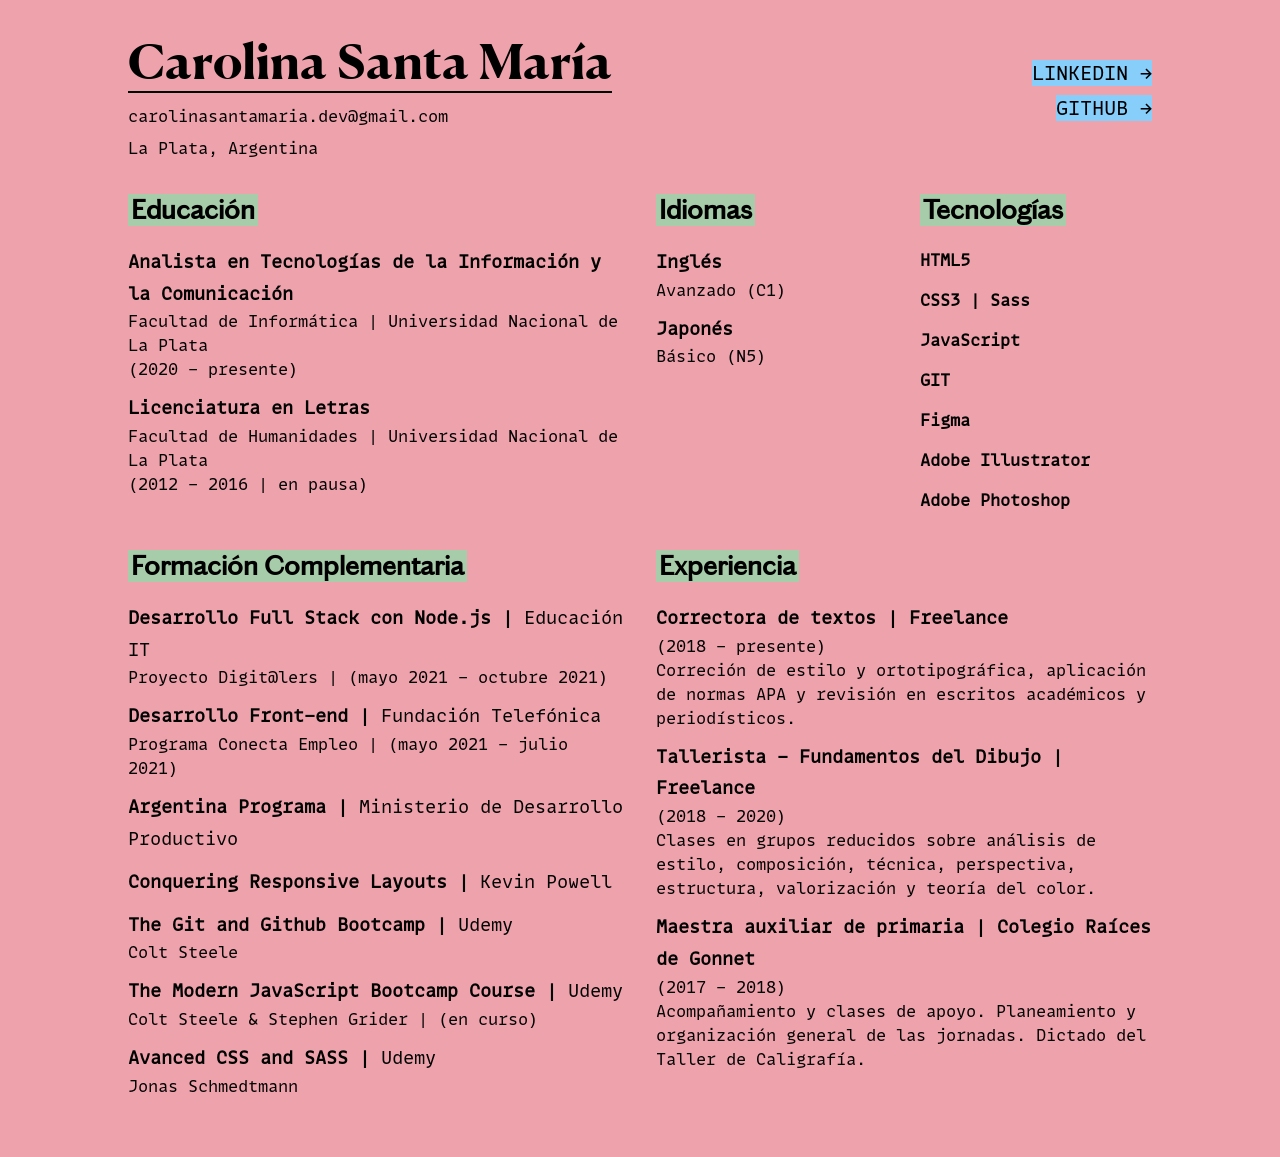
==== index.html @ 79310ce6 "Change cv.html name to index.html" ====
<!DOCTYPE html>
<html lang="es">
<head>
    <meta charset="UTF-8">
    <meta http-equiv="X-UA-Compatible" content="IE=edge">
    <meta name="viewport" content="width=device-width, initial-scale=1.0">
    <link rel="stylesheet" href="css/cv.css">
    <link rel="icon" href="favicon_me.ico">
    <title>CV | Resumé</title>
</head>

<body>
<!--     BARRA DE NAVEGACION

    <div class="borde">
        <nav class="nav contenedor">
            <a href="index.html" class="nav__item nav__link home">HOME</a>
            <ul class="nav__lista row">
                <li class="nav__item">
                    <a href="tabla.html" class="nav__link">Recursos</a>        
                </li>
                <li class="nav__item  este-sitio">
                    <a href="cv.html" class="nav__link">CV</a>
                </li>
                <li class="nav__item">
                    <a href="formulario.html" class="nav__link">Log In</a>
                </li>
            </ul>
        </nav> 
    </div>
 -->



    <!-- COMIENZA EL CV -->

    <main class="contenedor">
        <div class="cv-grid">
            <div class="nombre-contacto">
                <h1 class="nombre">
                    <span class="borde-grueso">
                        Carolina Santa María
                    </span>
                </h1> 

                <ul class="contacto">
                    <li class="mail">
                        carolinasantamaria.dev@gmail.com
                    </li>
                    <li class="ciudad">
                        La Plata, Argentina
                    </li>
                </ul> 
            </div>

            <section class="redes">  
                    <a class="redes__link" href="https://www.linkedin.com/in/carosantamaria/" target="_blank">LinkedIn &rarr;</a>
                    <br>
                    <a class="redes__link" href="https://github.com/cartografa" target="_blank">Github &rarr;</a>
            </section>

            <section class="educacion">
                <h3>
                    <span class="resaltado">Educación</span> 
                </h3>
                <ul>
                    <li>
                        <h4>
                            Analista en Tecnologías de la Información y la Comunicación
                        </h4>
                        <p>
                            Facultad de Informática | Universidad Nacional de La Plata <br>
                            (2020 - presente)
                        </p>
                    </li>
                    <li>
                        <h4>
                            Licenciatura en Letras   
                        </h4>
                        <p>
                            Facultad de Humanidades | Universidad Nacional de La Plata <br>
                            (2012 - 2016 | en pausa)
                        </p>
                    </li>
                </ul>
            </section>

            <section class="formacion-complementaria">
                <h3>
                    <span class="resaltado">Formación Complementaria</span>
                </h3>
                <ul>
                    <li>
                        <h4>
                            Desarrollo Full Stack con Node.js | <span class="light">Educación IT</span>
                        </h4>
                        <p>
                             Proyecto Digit@lers | (mayo 2021 - octubre 2021)
                        </p>
                    </li>
                    <li>
                        <h4>
                            Desarrollo Front-end | <span class="light">Fundación Telefónica</span> 
                        </h4>
                        <p>
                            Programa Conecta Empleo | (mayo 2021 - julio 2021)
                        </p>
                    </li>
                    <li>
                        <h4>
                            Argentina Programa | <span class="light">Ministerio de Desarrollo Productivo</span> 
                        </h4>
                    </li>
                    <li>
                        <h4>
                            Conquering Responsive Layouts | <span class="light">Kevin Powell</span>
                        </h4>
                    </li>
                    <li>
                        <h4>
                            The Git and Github Bootcamp | <span class="light">Udemy</span> 
                        </h4>
                        <p>
                            Colt Steele
                        </p>
                    </li>
                    <li>
                        <h4>
                            The Modern JavaScript Bootcamp Course | <span class="light">Udemy</span> 
                        </h4>
                        <p>
                            Colt Steele & Stephen Grider | (en curso)
                        </p>
                    </li>
                    <li>
                        <h4>
                            Avanced CSS and SASS | <span class="light">Udemy</span> 
                        </h4>
                        <p>
                            Jonas Schmedtmann
                        </p>
                    </li>
                </ul>
            </section>

            <section class="idiomas">
                <h3>
                    <span class="resaltado">Idiomas</span>
                </h3>
                <ul>
                    <li>
                        <h4>Inglés</h4>
                        <p>
                            Avanzado (C1)
                        </p>
                    </li>
                    <li>
                        <h4>Japonés</h4>
                        <p>
                            Básico (N5)
                        </p>
                    </li>
                </ul>
            </section>

            <section class="tecnologias">
                <h3>
                    <span class="resaltado">Tecnologías</span>
                </h3>
                <ul>
                    <li>HTML5</li>
                    <li>CSS3 | Sass</li>
                    <li>JavaScript</li>
                    <li>GIT</li>
                    <li>Figma</li>
                    <li>Adobe Illustrator</li>
                    <li>Adobe Photoshop</li>
                </ul>
            </section>

            <section class="experiencia">
                <h3><span class="resaltado">Experiencia</span></h3>
                <ul>
                    <li>
                        <h4>
                            <span class="bold">Correctora de textos</span> | Freelance
                        </h4>
                        <p>
                            (2018 - presente) <br>
                            Correción de estilo y ortotipográfica, aplicación de normas APA y revisión en escritos académicos y periodísticos.
                        </p>
                    </li>
                    <li>
                        <h4>
                            <span class="bold">Tallerista - Fundamentos del Dibujo</span> | Freelance
                        </h4>
                        <p>
                            (2018 - 2020) <br>
                            Clases en grupos reducidos sobre análisis de estilo, composición, técnica, perspectiva, estructura, valorización y teoría del color.
                        </p>
                    </li>
                    <li>
                        <h4>
                            <span class="bold">Maestra auxiliar de primaria</span> | Colegio Raíces de Gonnet
                        </h4>
                        <p>
                            (2017 - 2018) <br>
                            Acompañamiento y clases de apoyo. Planeamiento y organización general de las jornadas. Dictado del Taller de Caligrafía. 
                        </p>
                    </li>
                </ul>
            </section>
        </div>
    </main>
    
</body>
</html>
---- css/cv.css ----
/*--------------------------------------------------/
/                    FUENTES                       /
/-------------------------------------------------*/

@font-face {
    font-family: 'Canela Bold';
    src: url('../fuentes/CanelaDeck-Bold-Web.woff2') format('woff2');
    font-weight: normal;
    font-style: normal;
}

@font-face {
    font-family: 'Chiswick Sans Regular';
    src: url('../fuentes/ChiswickSansText-Regular-Web.woff2') format('woff2');
    font-weight: normal;
    font-style: normal;
}

@font-face {
    font-family: 'Kobe Black';
    src: url('../fuentes/MonaLisa.woff2') format('woff2');
    font-weight: normal;
    font-style: normal;
}

/*--------------------------------------------------/
/                  ESTILO GENERAL                   /
/-------------------------------------------------*/

*, 
*::before, 
*::after {
    box-sizing: border-box;
}

body {
    margin: 0;
    line-height: 1.8;
    font-weight: 400;
    background: #eea2ac;
}

/*--------------------------------------------------/
/               CLASES UTILITARIAS                 /
/-------------------------------------------------*/

.contenedor {
    width: 80%;
    max-width: 1450px;
    margin: 0 auto;
}

.row {
    display: flex;
    justify-content: space-between;
}

.borde {
    border: 1px solid black;
}

.borde-grueso {
    border-bottom: 2px solid black;
}

.resaltado {
    padding: 0 .2rem;
    background-color: rgb(167, 204, 169);
}

.light {
    font-weight: 400;
}

/*--------------------------------------------------/
/                     CV GRID                      /
/-------------------------------------------------*/

.cv-grid {
    display: grid;
    gap: 1rem 2rem;
    grid-template-columns: repeat(4, 1fr);
    grid-template-areas: 
        'nomcon nomcon nom-con redes' 
        'edu edu idiomas tecnologias'   
        'forcom forcom exp exp';       
    margin-bottom: 3rem;
}

.nombre-contacto {
    grid-area: nomcon;
}

.redes {
    grid-area: redes;
    margin-top: 3.5rem;
    text-align: end;
}

.educacion {
    grid-area: edu;
}

.experiencia {
    grid-area: exp;
}

.formacion-complementaria {
    grid-area: forcom;
}

.idiomas {
    grid-area: idiomas;
}

.tecnologias {
    grid-area: tecnologias;
    font-weight: 600;
}


/*--------------------------------------------------/
/                    TIPOGRAFÍA                     /
/-------------------------------------------------*/

h1 {
    font-family: 'Canela Bold', serif;
    font-size: 3rem;
    margin-bottom: 1rem;
    line-height: 1.2;
}

h3 {
    font-family: 'Chiswick Sans Regular', sans-serif;
    font-size: 1.7rem;
    margin: 0 0 .7rem;
}

h4 {
    font-size: 1.1rem;
    margin: 0;
}

p {
    margin: 0;
    line-height: 1.5;
}

.contacto {
    font-family: 'Kobe Black', monospace;
    line-height: 1.3;
}

ul {
    font-family: 'Kobe Black', monospace;
    list-style: none;
    padding-left: 0;
    margin: 0;
}

li {
    margin-bottom: .7rem;
}


/*--------------------------------------------------/
/                 LINKS A REDES                     /
/-------------------------------------------------*/

.redes__link {
    margin-bottom: 1em;
    background-color: lightskyblue;
    font-family: 'Kobe Black', monospace;
    font-size: 1.2em;
    color: black;
    text-decoration: none;
    text-transform: uppercase;
    transition: all 0.3s;
}

.redes__link:hover {
    background-color: rgb(68, 183, 255);
}

/*--------------------------------------------------/
/                  MEDIA QUERIES                   /
/-------------------------------------------------*/

@media (max-width: 43.75em) {
    .cv-grid {
        grid-template-columns: repeat(2, 1fr);
        grid-template-areas: 
        'nomcon nomcon' 
        'edu edu'  
        'forcom forcom' 
        'exp exp' 
        'tecnologias idiomas' 
        '. redes';     
    }

    h1 {
        font-size: 2.5rem;
    }

    h3 {
        font-size: 1.4rem;
    }

    h4 {
        font-size: 1rem;
    }

    p, li {
        font-size: .9rem;
    }
}
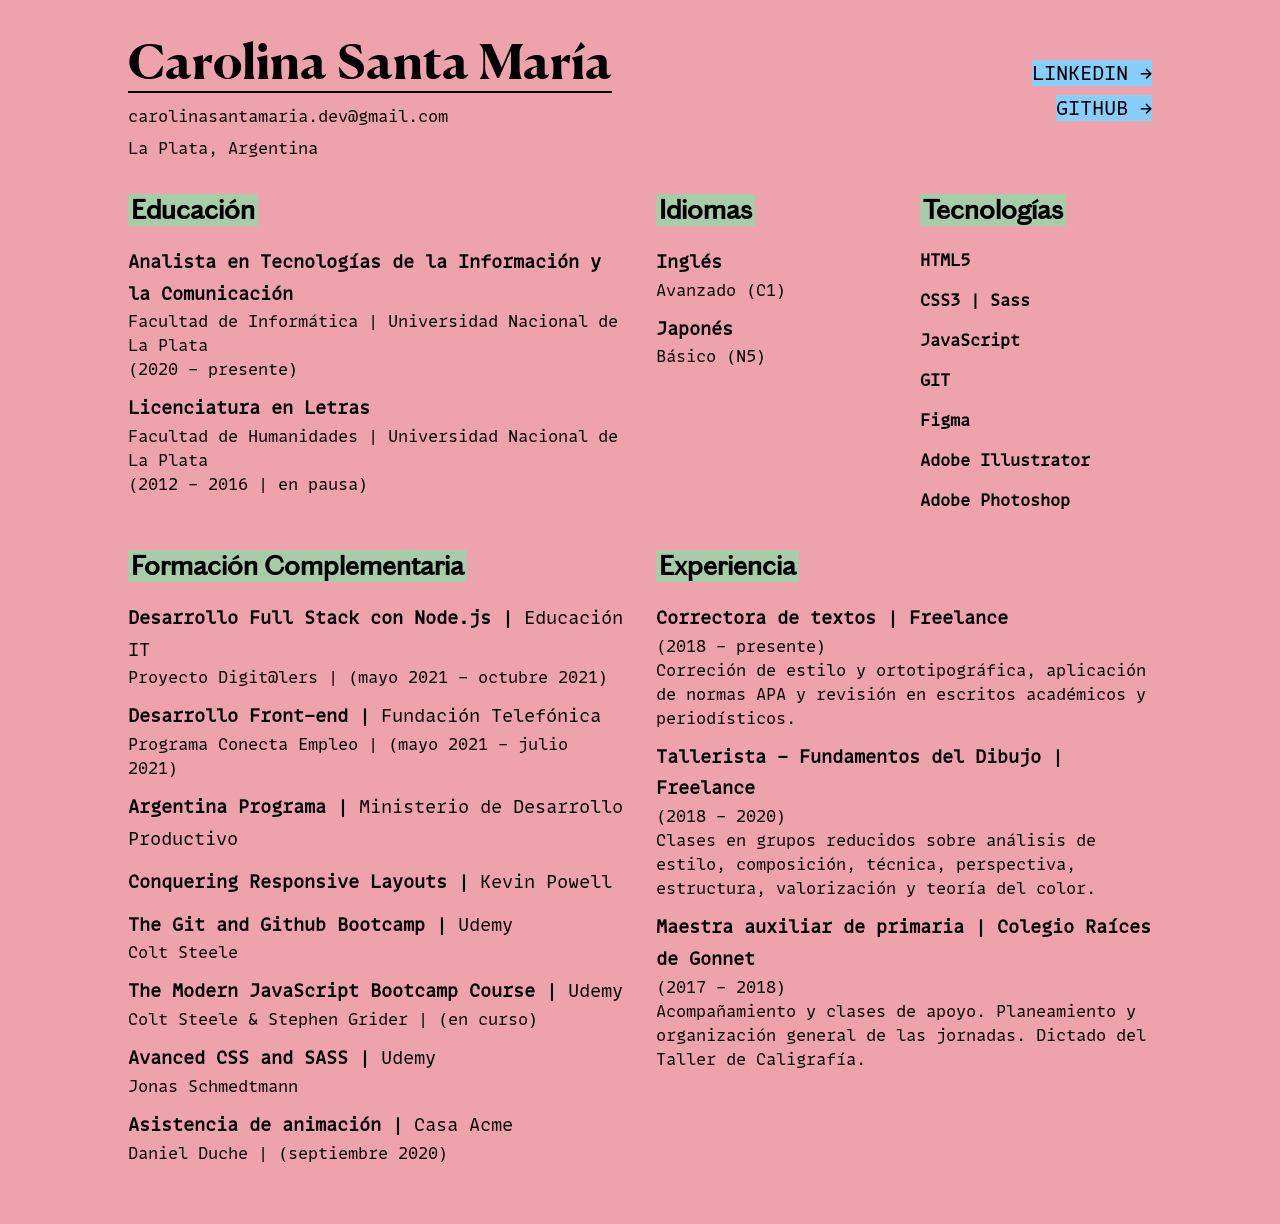
==== commit d20f0fa3: "Add new info" ====
--- a/index.html
+++ b/index.html
@@ -140,6 +140,14 @@
                             Jonas Schmedtmann
                         </p>
                     </li>
+                    <li>
+                        <h4>
+                            Asistencia de animación | <span class="light">Casa Acme</span> 
+                        </h4>
+                        <p>
+                            Daniel Duche | (septiembre 2020) 
+                        </p>
+                    </li>
                 </ul>
             </section>
 
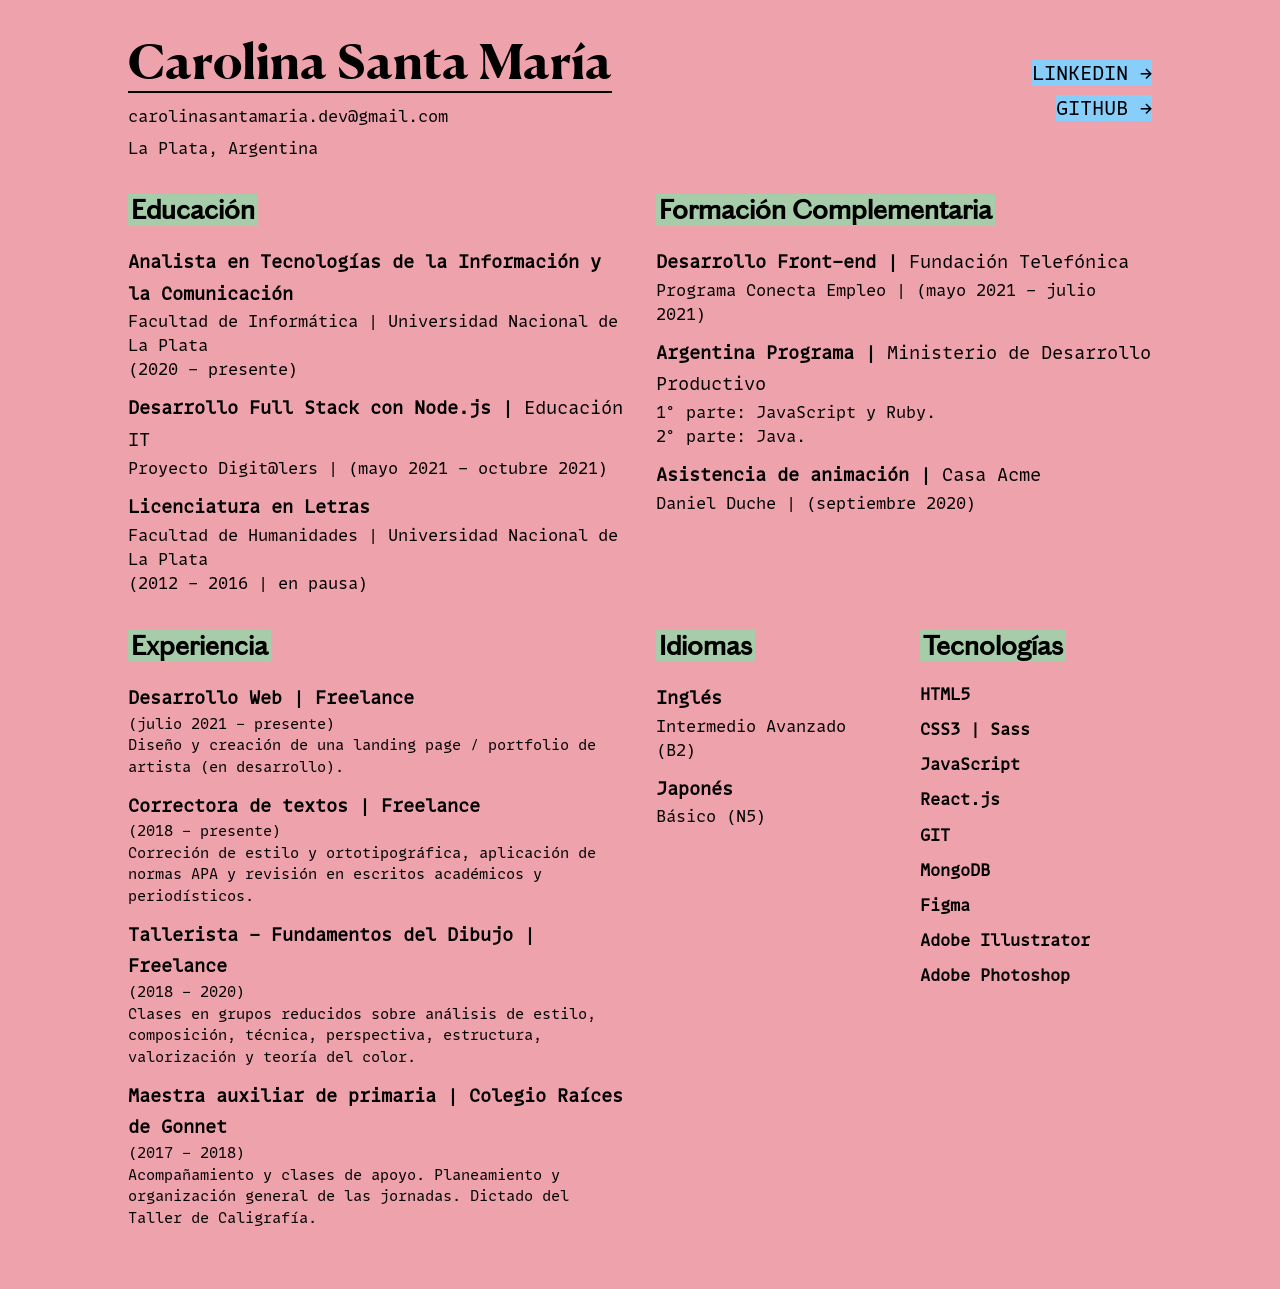
==== commit 90e2c954: "Update with new info" ====
--- a/index.html
+++ b/index.html
@@ -75,6 +75,14 @@
                     </li>
                     <li>
                         <h4>
+                            Desarrollo Full Stack con Node.js | <span class="light">Educación IT</span>
+                        </h4>
+                        <p>
+                             Proyecto Digit@lers | (mayo 2021 - octubre 2021)
+                        </p>
+                    </li>
+                    <li>
+                        <h4>
                             Licenciatura en Letras   
                         </h4>
                         <p>
@@ -90,14 +98,7 @@
                     <span class="resaltado">Formación Complementaria</span>
                 </h3>
                 <ul>
-                    <li>
-                        <h4>
-                            Desarrollo Full Stack con Node.js | <span class="light">Educación IT</span>
-                        </h4>
-                        <p>
-                             Proyecto Digit@lers | (mayo 2021 - octubre 2021)
-                        </p>
-                    </li>
+                   
                     <li>
                         <h4>
                             Desarrollo Front-end | <span class="light">Fundación Telefónica</span> 
@@ -110,37 +111,12 @@
                         <h4>
                             Argentina Programa | <span class="light">Ministerio de Desarrollo Productivo</span> 
                         </h4>
-                    </li>
-                    <li>
-                        <h4>
-                            Conquering Responsive Layouts | <span class="light">Kevin Powell</span>
-                        </h4>
-                    </li>
-                    <li>
-                        <h4>
-                            The Git and Github Bootcamp | <span class="light">Udemy</span> 
-                        </h4>
-                        <p>
-                            Colt Steele
-                        </p>
-                    </li>
-                    <li>
-                        <h4>
-                            The Modern JavaScript Bootcamp Course | <span class="light">Udemy</span> 
-                        </h4>
-                        <p>
-                            Colt Steele & Stephen Grider | (en curso)
-                        </p>
-                    </li>
-                    <li>
-                        <h4>
-                            Avanced CSS and SASS | <span class="light">Udemy</span> 
-                        </h4>
-                        <p>
-                            Jonas Schmedtmann
-                        </p>
-                    </li>
-                    <li>
+                        <p>
+                            1° parte: JavaScript y Ruby. <br>
+                            2° parte: Java. 
+                        </p>
+                    </li>
+
                         <h4>
                             Asistencia de animación | <span class="light">Casa Acme</span> 
                         </h4>
@@ -159,7 +135,7 @@
                     <li>
                         <h4>Inglés</h4>
                         <p>
-                            Avanzado (C1)
+                            Intermedio Avanzado (B2)
                         </p>
                     </li>
                     <li>
@@ -179,7 +155,9 @@
                     <li>HTML5</li>
                     <li>CSS3 | Sass</li>
                     <li>JavaScript</li>
+                    <li>React.js</li>
                     <li>GIT</li>
+                    <li>MongoDB</li>
                     <li>Figma</li>
                     <li>Adobe Illustrator</li>
                     <li>Adobe Photoshop</li>
@@ -189,6 +167,15 @@
             <section class="experiencia">
                 <h3><span class="resaltado">Experiencia</span></h3>
                 <ul>
+                    <li>
+                        <h4>
+                            <span class="bold">Desarrollo Web</span> | Freelance
+                        </h4>
+                        <p>
+                            (julio 2021 - presente) <br>
+                            Diseño y creación de una landing page / portfolio de artista (en desarrollo).
+                        </p>
+                    </li>
                     <li>
                         <h4>
                             <span class="bold">Correctora de textos</span> | Freelance
--- a/css/cv.css
+++ b/css/cv.css
@@ -82,8 +82,8 @@
     grid-template-columns: repeat(4, 1fr);
     grid-template-areas: 
         'nomcon nomcon nom-con redes' 
-        'edu edu idiomas tecnologias'   
-        'forcom forcom exp exp';       
+        'edu edu forcom forcom'   
+        'exp exp idiomas tecnologias';       
     margin-bottom: 3rem;
 }
 
@@ -162,6 +162,13 @@
     margin-bottom: .7rem;
 }
 
+.tecnologias li {
+    line-height: 1.5;
+}
+
+.experiencia p {
+    font-size: 0.9rem;
+}
 
 /*--------------------------------------------------/
 /                 LINKS A REDES                     /
